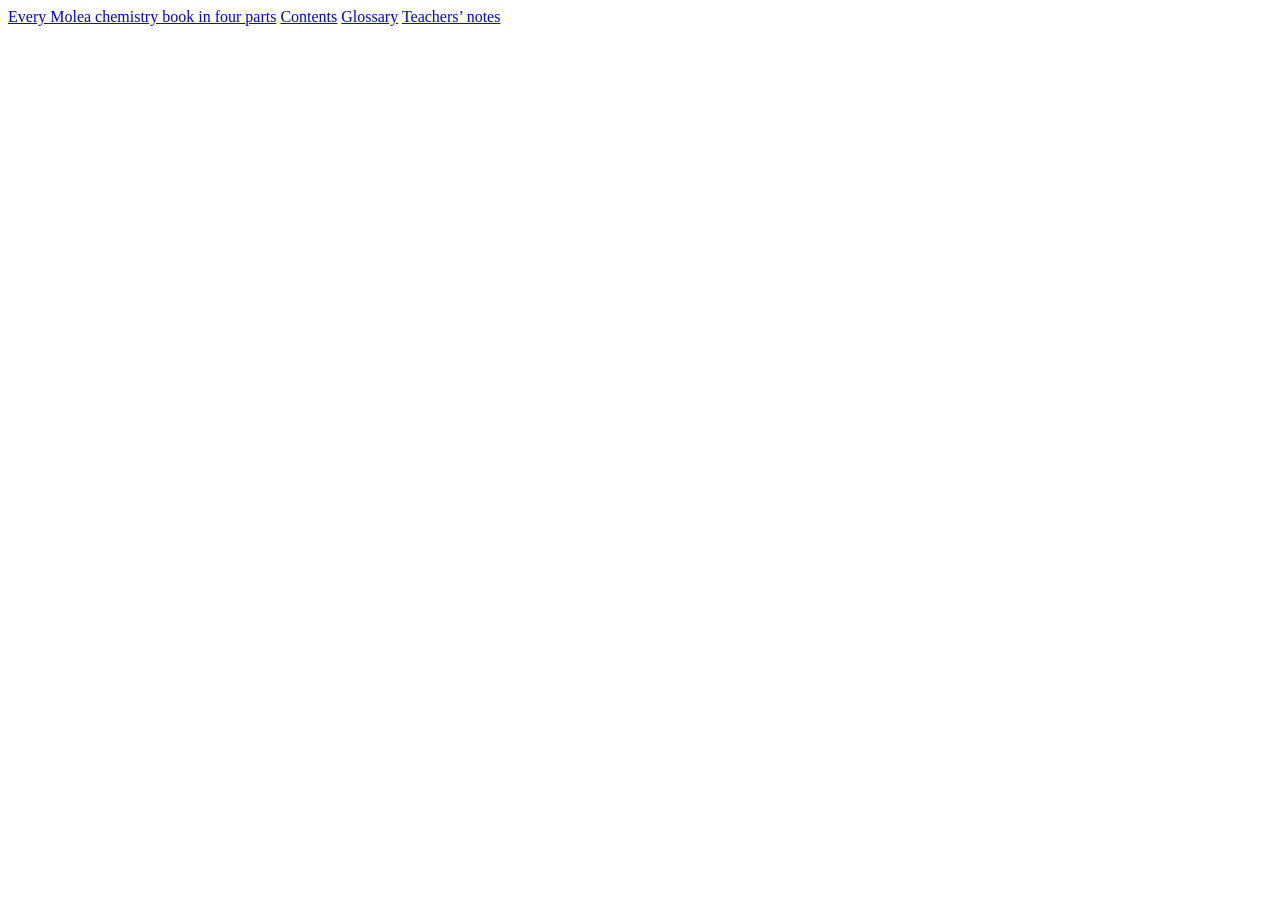
==== index.html @ 94bb2194 "Add the book and teachers pages" ====
<!doctype html>
<html lang="en">
<head>
<meta charset="utf-8">
<meta name="viewport" content="width=device-width, initial-scale=1, viewport-fit=cover">
<title>Every Mole · a chemistry book in four parts</title>
<meta name="description" content="Every Mole: 51 short chemistry lessons in four parts, from counting atoms to how fast reactions go. Each lesson is one spread: the idea and its equation on the left; predict, explain, a worked example and a question to try on the right.">
<link rel="icon" href="data:image/svg+xml,%3Csvg xmlns='http://www.w3.org/2000/svg' viewBox='0 0 32 32'%3E%3Crect width='32' height='32' rx='6' fill='%231c63a8'/%3E%3Cpath d='M12 6h8v2h-1.5v7l5 9.5c.5 1-.2 2-1.3 2H9.800c-1.100 0-1.800-1-1.300-2l5-9.500V8H12z' fill='%23f8f4e9'/%3E%3C/svg%3E">
<link rel="stylesheet" href="assets/style.css">
</head>
<body>
<header class="bar">
  <a class="mark" href="#/">Every Mole<span>a chemistry book in four parts</span></a>
  <a class="btn" href="#/">Contents</a>
  <a class="btn" href="#/glossary">Glossary</a>
  <a class="btn" href="teachers.html">Teachers’ notes</a>
</header>
<main class="book" id="book" tabindex="-1"></main>
<noscript><p style="color:#fff;text-align:center;padding:30px">Every Mole needs JavaScript to open the book. The teachers’ notes are in <code>docs/</code> as plain text.</p></noscript>
<script type="module" src="src/book.js"></script>
</body>
</html>
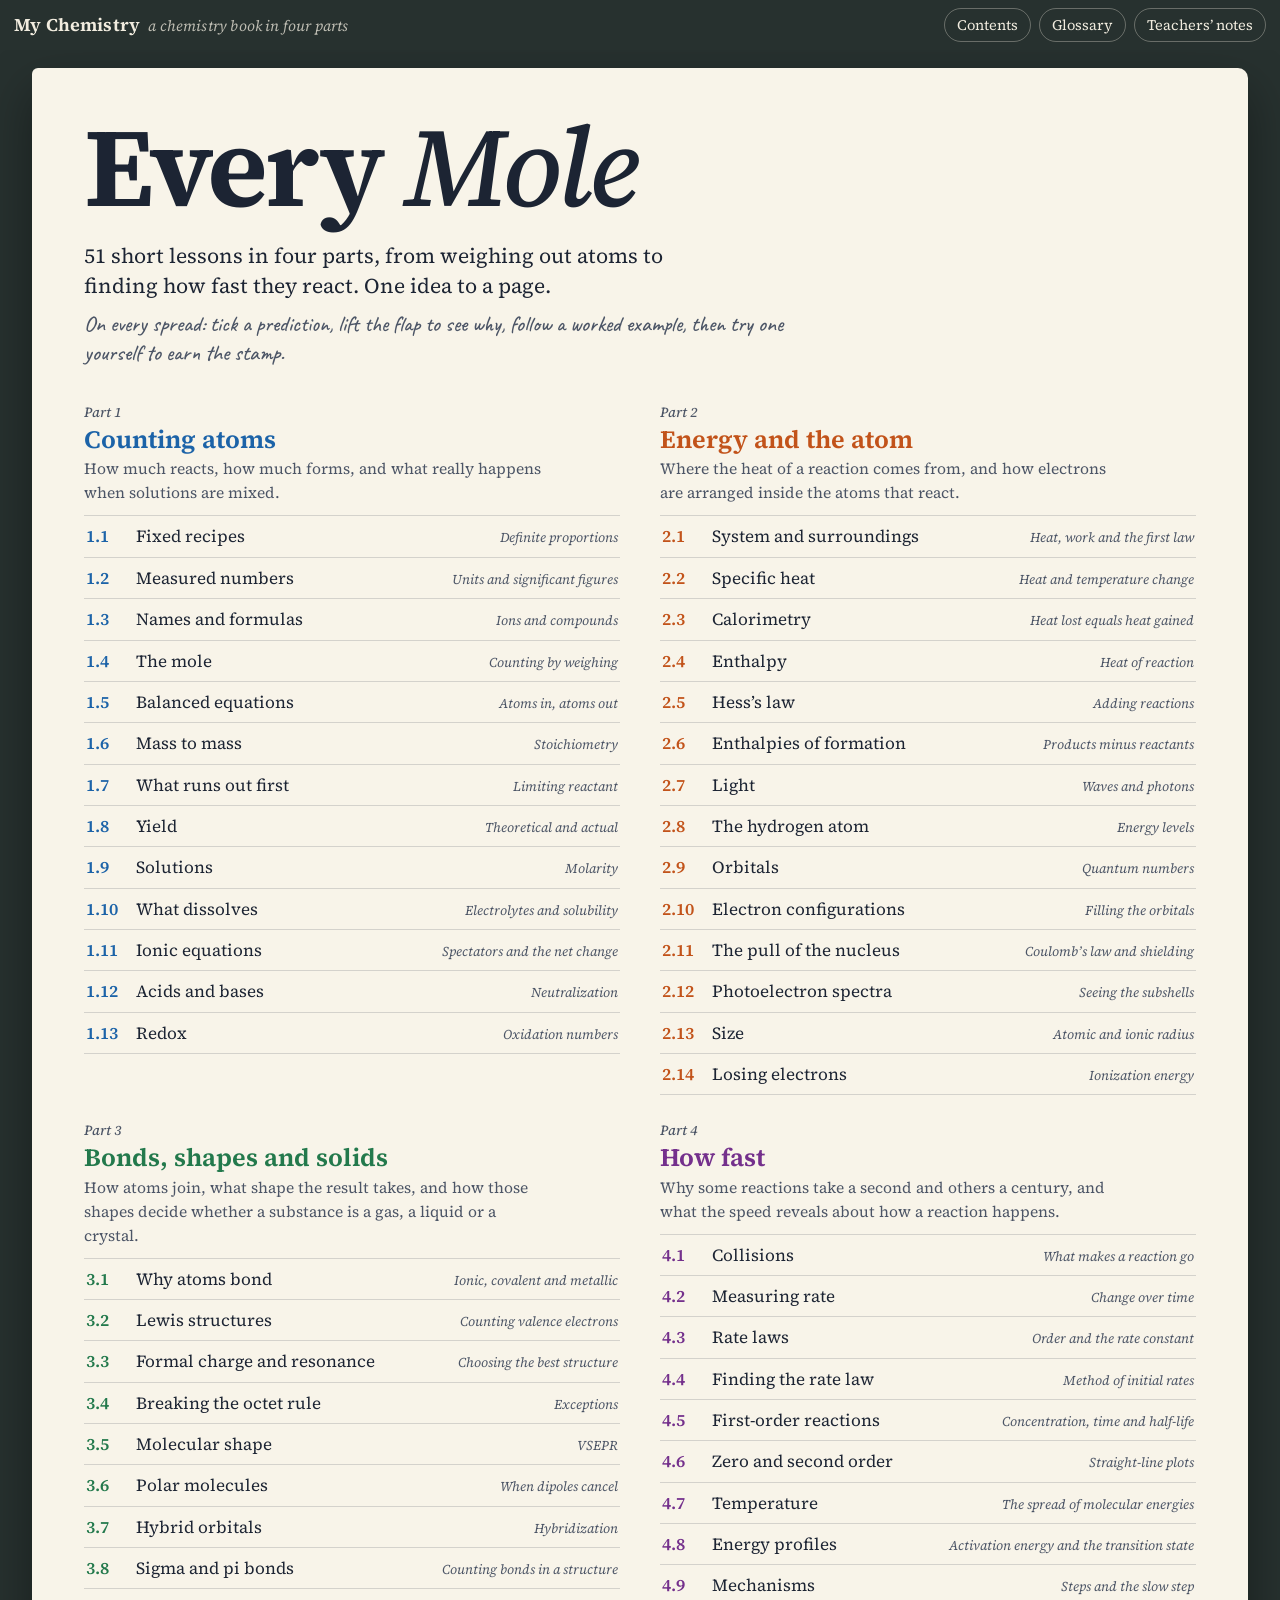
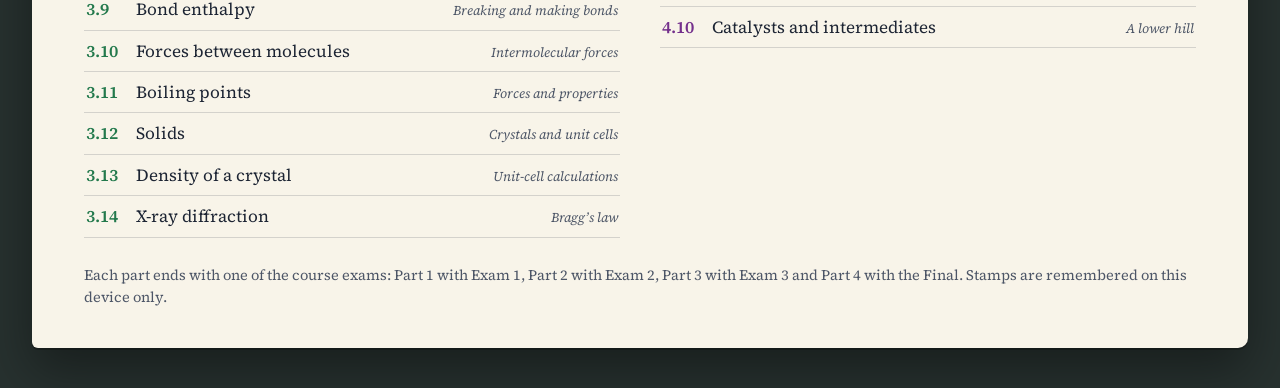
==== commit a4a799aa: "Rename the book to My Chemistry" ====
--- a/index.html
+++ b/index.html
@@ -3,20 +3,20 @@
 <head>
 <meta charset="utf-8">
 <meta name="viewport" content="width=device-width, initial-scale=1, viewport-fit=cover">
-<title>Every Mole · a chemistry book in four parts</title>
-<meta name="description" content="Every Mole: 51 short chemistry lessons in four parts, from counting atoms to how fast reactions go. Each lesson is one spread: the idea and its equation on the left; predict, explain, a worked example and a question to try on the right.">
+<title>My Chemistry · a chemistry book in four parts</title>
+<meta name="description" content="My Chemistry: 51 short chemistry lessons in four parts, from counting atoms to how fast reactions go. Each lesson is one spread: the idea and its equation on the left; predict, explain, a worked example and a question to try on the right.">
 <link rel="icon" href="data:image/svg+xml,%3Csvg xmlns='http://www.w3.org/2000/svg' viewBox='0 0 32 32'%3E%3Crect width='32' height='32' rx='6' fill='%231c63a8'/%3E%3Cpath d='M12 6h8v2h-1.5v7l5 9.5c.5 1-.2 2-1.3 2H9.800c-1.100 0-1.800-1-1.300-2l5-9.500V8H12z' fill='%23f8f4e9'/%3E%3C/svg%3E">
 <link rel="stylesheet" href="assets/style.css">
 </head>
 <body>
 <header class="bar">
-  <a class="mark" href="#/">Every Mole<span>a chemistry book in four parts</span></a>
+  <a class="mark" href="#/">My Chemistry<span>a chemistry book in four parts</span></a>
   <a class="btn" href="#/">Contents</a>
   <a class="btn" href="#/glossary">Glossary</a>
   <a class="btn" href="teachers.html">Teachers’ notes</a>
 </header>
 <main class="book" id="book" tabindex="-1"></main>
-<noscript><p style="color:#fff;text-align:center;padding:30px">Every Mole needs JavaScript to open the book. The teachers’ notes are in <code>docs/</code> as plain text.</p></noscript>
+<noscript><p style="color:#fff;text-align:center;padding:30px">My Chemistry needs JavaScript to open the book. The teachers’ notes are in <code>docs/</code> as plain text.</p></noscript>
 <script type="module" src="src/book.js"></script>
 </body>
 </html>
--- a/assets/style.css
+++ b/assets/style.css
@@ -0,0 +1,155 @@
+/* Every Mole — a lab notebook on a bench. Paper, ink, and four reagent colours, one per part. */
+@font-face { font-family: "Source Serif 4"; font-style: normal; font-weight: 200 900; font-display: swap; src: url("fonts/source-serif-4-latin-normal.woff2") format("woff2"); unicode-range: U+0000-00FF, U+0131, U+0152-0153, U+02BB-02BC, U+02C6, U+02DA, U+02DC, U+2000-206F, U+2070-209F, U+20AC, U+2122, U+2190-21FF, U+2212, U+2215; }
+@font-face { font-family: "Source Serif 4"; font-style: italic; font-weight: 200 900; font-display: swap; src: url("fonts/source-serif-4-latin-italic.woff2") format("woff2"); unicode-range: U+0000-00FF, U+0131, U+0152-0153, U+02BB-02BC, U+02C6, U+02DA, U+02DC, U+2000-206F, U+2070-209F, U+20AC, U+2122, U+2190-21FF, U+2212, U+2215; }
+@font-face { font-family: "Source Serif 4"; font-style: normal; font-weight: 200 900; font-display: swap; src: url("fonts/source-serif-4-greek-normal.woff2") format("woff2"); unicode-range: U+0370-03FF; }
+@font-face { font-family: "Caveat"; font-style: normal; font-weight: 400 700; font-display: swap; src: url("fonts/caveat-latin-normal.woff2") format("woff2"); }
+
+:root {
+  --bench: #27312f; --paper: #f8f4e9; --paper-2: #efe8d6; --rule: rgba(46, 92, 110, 0.13);
+  --ink: #1c2433; --ink-2: #4c5566; --line: rgba(28, 36, 51, 0.16);
+  --u1: #1c63a8; --u2: #c2531a; --u3: #23794c; --u4: #74308c; --part: var(--u1);
+  --good: #23794c; --bad: #a8321f; --hi: #f2d24b;
+  --serif: "Source Serif 4", Georgia, "Times New Roman", serif; --hand: "Caveat", "Segoe Script", cursive;
+  color-scheme: light;
+}
+@media (prefers-color-scheme: dark) {
+  :root:not([data-theme="light"]) { --bench: #141a19; --paper: #23272b; --paper-2: #2b3035; --rule: rgba(150, 190, 205, 0.09);
+    --ink: #ece7da; --ink-2: #b3b0a6; --line: rgba(236, 231, 218, 0.18);
+    --u1: #6fb0ec; --u2: #f0935c; --u3: #6cc795; --u4: #c58fdb; --good: #6cc795; --bad: #f08a78; --hi: #6b5a12; color-scheme: dark; }
+}
+:root[data-theme="dark"] { --bench: #141a19; --paper: #23272b; --paper-2: #2b3035; --rule: rgba(150, 190, 205, 0.09);
+  --ink: #ece7da; --ink-2: #b3b0a6; --line: rgba(236, 231, 218, 0.18);
+  --u1: #6fb0ec; --u2: #f0935c; --u3: #6cc795; --u4: #c58fdb; --good: #6cc795; --bad: #f08a78; --hi: #6b5a12; color-scheme: dark; }
+
+* { box-sizing: border-box; }
+html { -webkit-text-size-adjust: 100%; }
+body { margin: 0; background: var(--bench); color: var(--ink); font: 400 17px/1.55 var(--serif); -webkit-font-smoothing: antialiased; }
+[data-u="u1"] { --part: var(--u1); } [data-u="u2"] { --part: var(--u2); } [data-u="u3"] { --part: var(--u3); } [data-u="u4"] { --part: var(--u4); }
+a { color: var(--part); text-underline-offset: 0.15em; }
+button, input { font: inherit; color: inherit; }
+:focus-visible { outline: 3px solid var(--part); outline-offset: 2px; border-radius: 4px; }
+.sr { position: absolute; width: 1px; height: 1px; overflow: hidden; clip-path: inset(50%); white-space: nowrap; }
+h1, h2, h3, p { margin: 0; }
+
+/* top bar */
+.bar { position: sticky; top: 0; z-index: 5; display: flex; flex-wrap: wrap; gap: 6px 8px; align-items: center; padding: 8px max(14px, env(safe-area-inset-left)); background: var(--bench); color: #f1ecdf; }
+.bar .mark { font-weight: 650; font-size: 18px; color: inherit; text-decoration: none; letter-spacing: 0.01em; margin-right: auto; }
+.bar .mark span { font-weight: 400; font-style: italic; opacity: 0.75; margin-left: 8px; font-size: 15px; }
+.bar a.btn, .bar button.btn { background: none; border: 1px solid rgba(241, 236, 223, 0.32); color: inherit; padding: 5px 12px; border-radius: 999px; font-size: 14.5px; text-decoration: none; cursor: pointer; white-space: nowrap; }
+.bar .btn:hover { background: rgba(241, 236, 223, 0.12); }
+.bar .btn[aria-pressed="true"] { background: #f1ecdf; color: var(--bench); }
+
+/* the book */
+.book { max-width: 1240px; margin: 18px auto 40px; padding: 0 12px; }
+.spread { display: grid; grid-template-columns: 1fr 1fr; background: var(--paper); border-radius: 6px 10px 10px 6px; box-shadow: 0 2px 0 rgba(0,0,0,.25), 0 22px 50px rgba(0,0,0,.38); position: relative; min-height: 76vh; }
+.spread::before { content: ""; position: absolute; left: 50%; top: 0; bottom: 0; width: 44px; transform: translateX(-50%); background: linear-gradient(90deg, transparent, rgba(0,0,0,.09) 46%, rgba(0,0,0,.14) 50%, rgba(0,0,0,.09) 54%, transparent); pointer-events: none; }
+.page { padding: 34px 44px 30px; min-width: 0; position: relative; }
+.page.right { background-image: linear-gradient(var(--rule) 1px, transparent 1px), linear-gradient(90deg, var(--rule) 1px, transparent 1px); background-size: 22px 22px; background-position: -1px -1px; border-left: 3px solid color-mix(in srgb, var(--part) 55%, transparent); }
+.spread.single { grid-template-columns: 1fr; } .spread.single::before { display: none; }
+.runhead { display: flex; justify-content: space-between; gap: 12px; font-size: 13.5px; font-style: italic; color: var(--ink-2); border-bottom: 1px solid var(--line); padding-bottom: 6px; margin-bottom: 22px; }
+.runhead b { font-style: normal; font-weight: 600; color: var(--part); }
+.lesson-no { font: 600 15px/1 var(--serif); color: var(--part); letter-spacing: 0.02em; }
+h1.title { font: 640 clamp(30px, 3.4vw, 44px)/1.08 var(--serif); letter-spacing: -0.012em; margin: 6px 0 18px; text-wrap: balance; }
+.idea p { margin-bottom: 12px; max-width: 34em; } .idea p:first-child { font-size: 19px; line-height: 1.5; }
+.eq { margin: 20px 0 6px; padding: 14px 16px; border: 1.5px solid var(--part); border-radius: 4px; background: color-mix(in srgb, var(--part) 7%, var(--paper)); }
+.eq .sym { font: 560 19px/1.5 var(--serif); white-space: pre-wrap; word-break: break-word; }
+.eq .words { font-size: 14.5px; font-style: italic; color: var(--ink-2); margin-top: 4px; }
+.info { margin: 14px 0 0; padding: 0 0 0 18px; font-size: 15px; line-height: 1.5; color: var(--ink); } .info li { margin-bottom: 5px; } .info li::marker { color: var(--part); }
+h2.k { font: 600 13.5px/1.2 var(--serif); color: var(--part); margin: 22px 0 8px; }
+dl.keys { margin: 0; font-size: 15px; line-height: 1.45; } dl.keys dt { font-weight: 620; display: inline; } dl.keys dd { display: inline; margin: 0; color: var(--ink-2); } dl.keys div { margin-bottom: 6px; }
+.gapnote { margin-top: 20px; font: 500 19px/1.3 var(--hand); color: var(--part); transform: rotate(-0.6deg); max-width: 30em; }
+.gapnote::before { content: "Why this page is here: "; font-weight: 700; }
+
+/* right page: the activity */
+.step { background: var(--paper); border: 1px solid var(--line); border-radius: 5px; padding: 16px 18px; margin-bottom: 16px; position: relative; }
+.step h2 { font: 620 16px/1.3 var(--serif); margin-bottom: 8px; display: flex; gap: 8px; align-items: baseline; }
+.step h2 i { font: 700 21px/1 var(--hand); color: var(--part); font-style: normal; min-width: 4.2em; }
+.step .q { font-size: 17px; margin-bottom: 10px; }
+.opts { display: grid; gap: 7px; }
+.opts button { text-align: left; background: var(--paper); border: 1.5px solid var(--line); border-radius: 5px; padding: 9px 12px; cursor: pointer; line-height: 1.35; }
+.opts button:hover:not(:disabled) { border-color: var(--part); }
+.opts button.right-ans { border-color: var(--good); background: color-mix(in srgb, var(--good) 12%, var(--paper)); }
+.opts button.wrong-ans { border-color: var(--bad); background: color-mix(in srgb, var(--bad) 9%, var(--paper)); }
+.opts button:disabled { cursor: default; opacity: 1; color: var(--ink); }
+.flap { margin-top: 12px; padding: 12px 14px; background: var(--paper-2); border-left: 4px solid var(--part); border-radius: 0 5px 5px 0; font-size: 16px; }
+.flap b.verdict { display: block; font: 700 22px/1.1 var(--hand); margin-bottom: 4px; } .flap b.ok { color: var(--good); } .flap b.no { color: var(--bad); }
+ol.steps { margin: 6px 0 0; padding-left: 22px; } ol.steps li { margin-bottom: 7px; } ol.steps li::marker { color: var(--part); font-weight: 600; }
+ol.steps li[hidden] { display: none; }
+.ans { margin-top: 8px; font: 700 23px/1.2 var(--hand); color: var(--part); }
+.btn2 { background: var(--part); color: var(--paper); border: 0; border-radius: 5px; padding: 8px 14px; cursor: pointer; font-weight: 560; font-size: 15.5px; }
+.btn2.ghost { background: none; color: var(--part); border: 1.5px solid var(--part); }
+.btn2:disabled { opacity: 0.45; cursor: default; }
+.tryrow { display: flex; gap: 8px; flex-wrap: wrap; align-items: center; }
+.tryrow input { width: 9.5em; padding: 8px 10px; border: 1.5px solid var(--line); border-radius: 5px; background: var(--paper); }
+.tryrow .unit { color: var(--ink-2); }
+.hint { font-size: 15px; color: var(--ink-2); font-style: italic; margin-top: 8px; }
+.stamp { position: absolute; right: 14px; top: 10px; font: 700 15px/1 var(--serif); letter-spacing: 0.08em; color: var(--good); border: 2.5px solid var(--good); border-radius: 6px; padding: 5px 8px; transform: rotate(7deg); opacity: 0.9; }
+.figure { border: 1.5px dashed color-mix(in srgb, var(--part) 60%, transparent); border-radius: 5px; padding: 14px 16px; margin-bottom: 16px; background: color-mix(in srgb, var(--paper) 80%, transparent); }
+.figure .cap { font: 500 20px/1.25 var(--hand); color: var(--part); } .figure .todo { font-size: 14px; color: var(--ink-2); margin-top: 4px; }
+
+/* lesson 1.1 model */
+.model { background: var(--paper); border: 1px solid var(--line); border-radius: 5px; padding: 14px 16px 16px; margin-bottom: 16px; }
+.model h2 { font: 620 16px/1.3 var(--serif); margin-bottom: 4px; } .model .sub { font-size: 14.5px; color: var(--ink-2); margin-bottom: 8px; }
+.model svg { display: block; width: 100%; height: auto; }
+.model .ctrl { display: grid; grid-template-columns: auto 1fr auto; gap: 6px 12px; align-items: center; font-size: 15px; margin-top: 6px; }
+.model input[type=range] { width: 100%; accent-color: var(--part); }
+.model .chips { display: flex; gap: 6px; flex-wrap: wrap; margin-bottom: 8px; }
+.model .chips button { border: 1.5px solid var(--line); background: var(--paper); border-radius: 999px; padding: 4px 11px; cursor: pointer; font-size: 14.5px; }
+.model .chips button[aria-pressed="true"] { background: var(--part); border-color: var(--part); color: var(--paper); }
+.margin { font: 600 22px/1.3 var(--hand); color: var(--part); margin-top: 10px; } .margin small { display: block; font-size: 18px; font-weight: 500; color: var(--ink-2); }
+.challenge { margin-top: 10px; padding-top: 10px; border-top: 1px dashed var(--line); font-size: 15.5px; } .challenge b { color: var(--part); }
+
+/* turning pages */
+.turn { display: flex; justify-content: space-between; gap: 10px; margin: 16px 4px 0; color: #f1ecdf; }
+.turn a { color: inherit; text-decoration: none; padding: 8px 14px; border: 1px solid rgba(241, 236, 223, 0.32); border-radius: 999px; font-size: 15px; max-width: 46%; overflow: hidden; text-overflow: ellipsis; white-space: nowrap; }
+.turn a:hover { background: rgba(241, 236, 223, 0.12); } .turn span { flex: 1; }
+
+/* cover and contents */
+.cover { padding: 46px 52px 40px; }
+.cover h1 { font: 660 clamp(54px, 9vw, 112px)/0.95 var(--serif); letter-spacing: -0.03em; }
+.cover h1 em { font-style: italic; font-weight: 500; }
+.cover .lede { font-size: 21px; line-height: 1.45; max-width: 30em; margin: 20px 0 8px; }
+.cover .how { font: 500 22px/1.35 var(--hand); color: var(--ink-2); max-width: 34em; margin-top: 6px; }
+.parts { display: grid; grid-template-columns: repeat(2, 1fr); gap: 26px 40px; margin-top: 34px; }
+.part h2 { font: 640 25px/1.15 var(--serif); color: var(--part); } .part h2 small { display: block; font: 500 14px/1.4 var(--serif); color: var(--ink-2); font-style: italic; margin-bottom: 2px; }
+.part p { font-size: 15.5px; color: var(--ink-2); margin: 4px 0 10px; max-width: 30em; }
+.part ol { list-style: none; margin: 0; padding: 0; border-top: 1px solid var(--line); }
+.part li { border-bottom: 1px solid var(--line); }
+.part li a { display: grid; grid-template-columns: 2.6em 1fr auto; gap: 6px; padding: 7px 2px; text-decoration: none; color: var(--ink); align-items: baseline; }
+.part li a:hover { background: color-mix(in srgb, var(--part) 8%, transparent); }
+.part li .n { color: var(--part); font-weight: 600; font-variant-numeric: tabular-nums; } .part li .h { font-size: 13.5px; color: var(--ink-2); font-style: italic; text-align: right; }
+.part li .done { color: var(--good); font-weight: 700; margin-left: 6px; }
+.part li .gapdot { color: var(--part); font: 700 17px/1 var(--hand); margin-left: 6px; }
+.legend { margin-top: 26px; font-size: 14.5px; color: var(--ink-2); }
+.gloss { columns: 2; column-gap: 44px; margin-top: 14px; } .gloss div { break-inside: avoid; margin-bottom: 9px; font-size: 15.5px; line-height: 1.45; }
+.gloss dt { display: inline; font-weight: 630; } .gloss dd { display: inline; margin: 0; color: var(--ink-2); } .gloss a { font-size: 13.5px; white-space: nowrap; }
+
+/* teachers' notes */
+.doc { max-width: 1080px; margin: 18px auto 50px; background: var(--paper); border-radius: 8px; padding: 40px clamp(18px, 5vw, 60px) 50px; box-shadow: 0 22px 50px rgba(0,0,0,.38); }
+.doc h1 { font: 650 clamp(34px, 5vw, 54px)/1.05 var(--serif); letter-spacing: -0.02em; margin-bottom: 14px; }
+.doc h2 { font: 640 28px/1.15 var(--serif); margin: 44px 0 10px; padding-top: 16px; border-top: 2px solid var(--ink); }
+.doc h3 { font: 640 21px/1.2 var(--serif); margin: 30px 0 6px; color: var(--part); }
+.doc h4 { font: 620 14.5px/1.3 var(--serif); margin: 12px 0 3px; color: var(--ink-2); }
+.doc p, .doc li { max-width: 46em; } .doc p { margin-bottom: 10px; }
+.doc ul { margin: 0 0 8px; padding-left: 20px; } .doc li { margin-bottom: 3px; }
+.doc nav.toc { display: flex; flex-wrap: wrap; gap: 6px 16px; font-size: 15.5px; margin: 14px 0 0; }
+.doc table { border-collapse: collapse; width: 100%; font-size: 14.5px; line-height: 1.4; margin: 10px 0 6px; }
+.doc th, .doc td { text-align: left; vertical-align: top; padding: 6px 10px 6px 0; border-bottom: 1px solid var(--line); }
+.doc th { font-weight: 620; border-bottom: 1.5px solid var(--ink); white-space: nowrap; }
+.doc td.n { font-variant-numeric: tabular-nums; white-space: nowrap; font-weight: 600; }
+.scroll { overflow-x: auto; }
+.note { border: 1px solid var(--line); border-left: 4px solid var(--part); border-radius: 0 6px 6px 0; padding: 14px 18px 10px; margin: 12px 0; }
+.note .head { display: flex; gap: 10px; align-items: baseline; flex-wrap: wrap; } .note .head h3 { margin: 0; } .note .head a { font-size: 14.5px; }
+.tag { display: inline-block; font-size: 12.5px; font-weight: 600; border: 1px solid var(--part); color: var(--part); border-radius: 999px; padding: 1px 8px; white-space: nowrap; }
+.tag.fill { background: var(--part); color: var(--paper); }
+.stats { display: flex; flex-wrap: wrap; gap: 8px 28px; margin: 16px 0 6px; font-size: 15.5px; } .stats b { font: 650 26px/1 var(--serif); display: block; }
+.projector body, html.projector body { font-size: 21px; } html.projector .doc table { font-size: 18px; } html.projector .doc { max-width: 1400px; }
+
+@media (max-width: 900px) {
+  .spread { grid-template-columns: 1fr; border-radius: 8px; } .spread::before { display: none; }
+  .page { padding: 24px 20px; } .page.right { border-left: 0; border-top: 3px solid color-mix(in srgb, var(--part) 55%, transparent); }
+  .parts { grid-template-columns: 1fr; } .cover { padding: 28px 20px; } .gloss { columns: 1; }
+  .bar .mark span { display: none; } .bar .btn { padding: 4px 9px !important; font-size: 13.5px !important; }
+}
+@media (prefers-reduced-motion: no-preference) { .flap, .stamp { animation: in .28s ease-out; } @keyframes in { from { opacity: 0; transform: translateY(-6px); } } .stamp { animation-name: stampin; } @keyframes stampin { from { opacity: 0; transform: rotate(7deg) scale(1.6); } } }
+@media print { body { background: #fff; } .bar, .turn { display: none; } .doc, .spread { box-shadow: none; margin: 0; max-width: none; } .note { break-inside: avoid; } }
